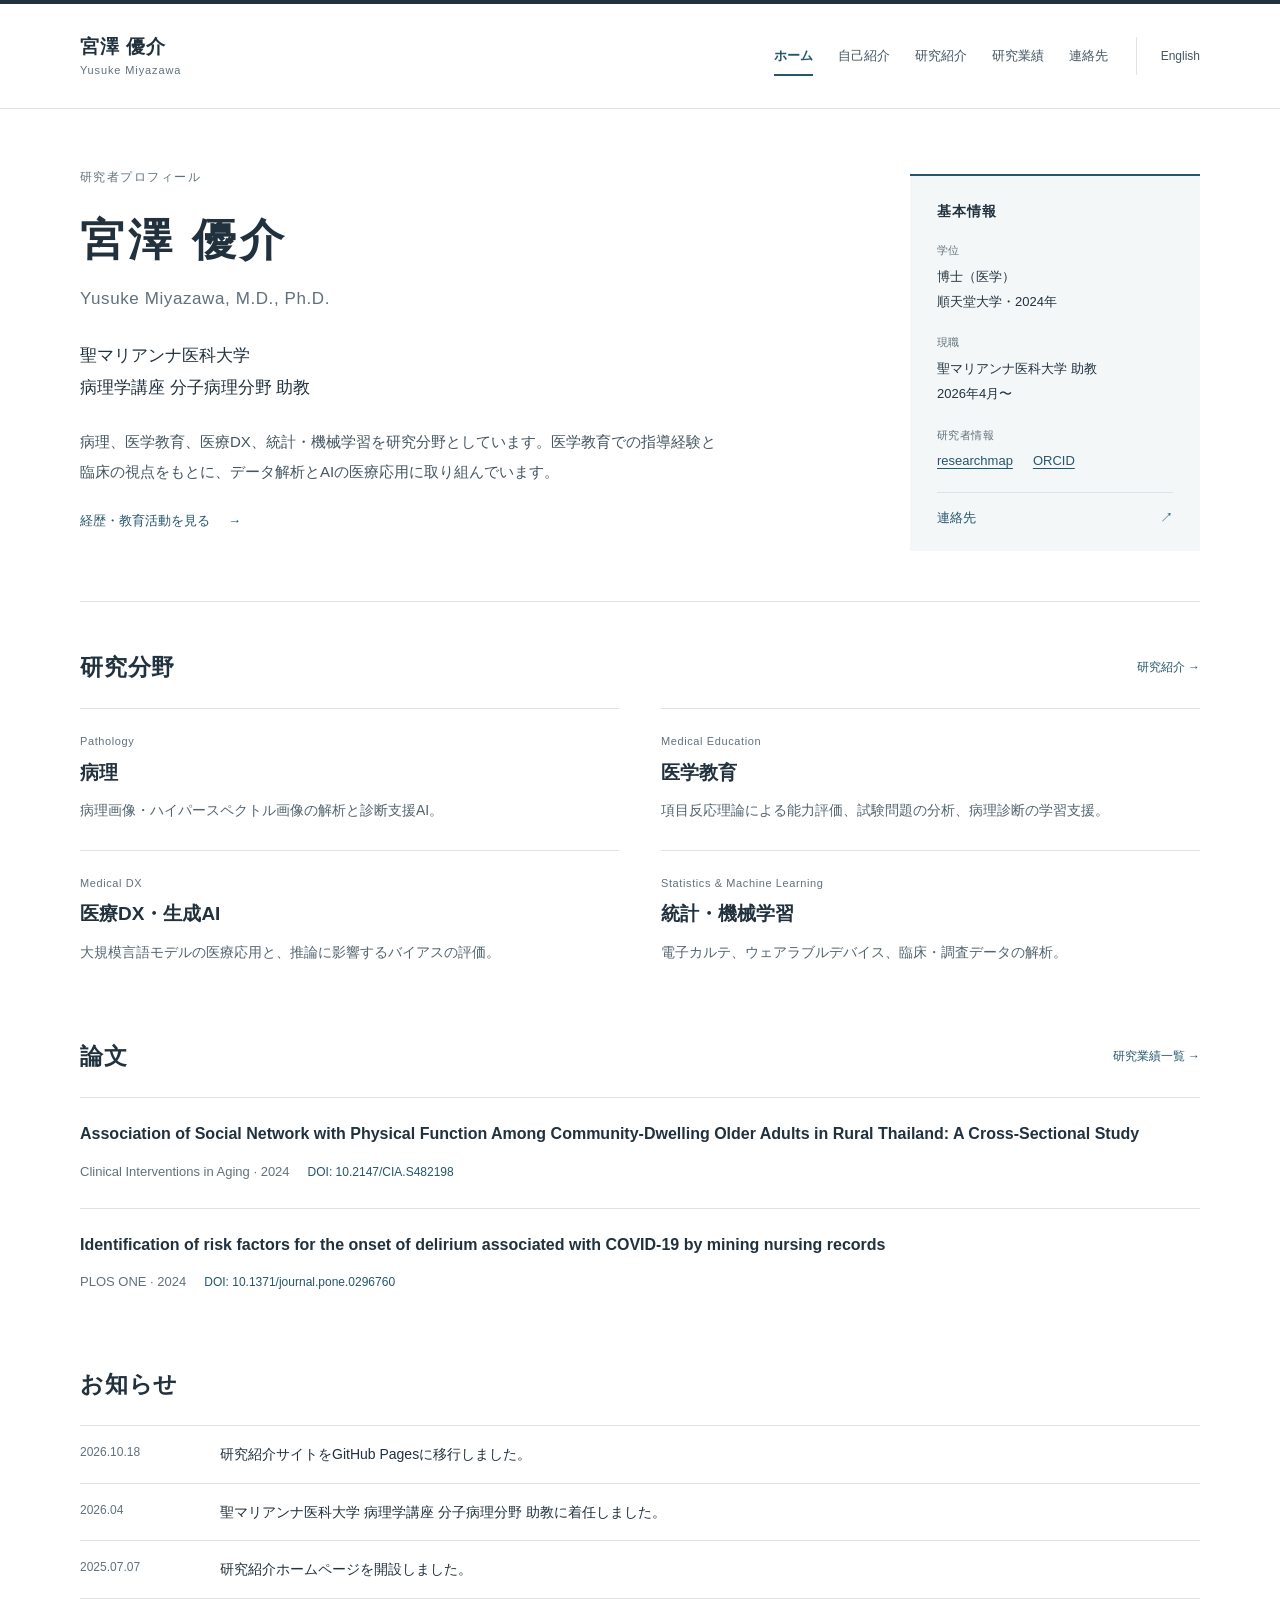
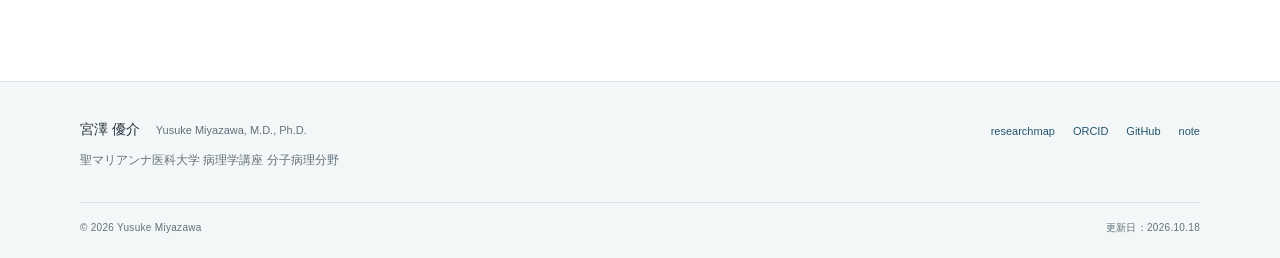
==== index.html @ 88070e57 "feat: publish research profile and migrate verified Google Sites content Add Japanese profile, resea" ====
<!doctype html>
<html lang="ja">
<head>
<meta charset="utf-8">
<meta name="viewport" content="width=device-width, initial-scale=1">
<title>宮澤 優介｜研究紹介</title>
<meta name="description" content="宮澤優介の研究紹介。聖マリアンナ医科大学 病理学講座 分子病理分野 助教。病理、医学教育、医療DX、統計・機械学習に関する研究と業績を掲載しています。">
<meta name="color-scheme" content="light">
<link rel="canonical" href="https://miyazawa-yusuke-md.github.io/">
<link rel="icon" href="assets/favicon.svg" type="image/svg+xml">
<link rel="stylesheet" href="assets/style.css">
<meta property="og:type" content="website">
<meta property="og:title" content="宮澤 優介｜研究紹介">
<meta property="og:description" content="宮澤優介の研究紹介。聖マリアンナ医科大学 病理学講座 分子病理分野 助教。病理、医学教育、医療DX、統計・機械学習に関する研究と業績を掲載しています。">
<meta property="og:url" content="https://miyazawa-yusuke-md.github.io/">
</head>
<body>
<a class="skip-link" href="#main">本文へ移動</a>
<header class="site-header">
  <div class="header-inner">
    <a class="site-name" href="index.html"><span>宮澤 優介</span><span class="site-name-en" lang="en">Yusuke Miyazawa</span></a>
    <div class="header-nav"><nav aria-label="メインナビゲーション"><a href="index.html" aria-current="page">ホーム</a><a href="profile.html">自己紹介</a><a href="research.html">研究紹介</a><a href="publications.html">研究業績</a><a href="contact.html">連絡先</a></nav><span class="language-link"><a href="en.html">English</a></span></div>
  </div>
</header>
<main id="main" class="site-main home-main" tabindex="-1">

<div class="single-layout"><div class="page-content"><section class="profile-header" aria-labelledby="profile-name"><div class="profile-intro"><p class="eyebrow">研究者プロフィール</p><h1 id="profile-name">宮澤 優介</h1><p class="name-en" lang="en">Yusuke Miyazawa, M.D., Ph.D.</p><p class="affiliation">聖マリアンナ医科大学<br>病理学講座 分子病理分野 助教</p><p class="intro-text">病理、医学教育、医療DX、統計・機械学習を研究分野としています。医学教育での指導経験と臨床の視点をもとに、データ解析とAIの医療応用に取り組んでいます。</p><a class="text-link" href="profile.html">経歴・教育活動を見る <span aria-hidden="true">→</span></a></div><aside class="profile-summary" aria-label="基本情報"><h2>基本情報</h2><dl><div><dt>学位</dt><dd>博士（医学）<br>順天堂大学・2024年</dd></div><div><dt>現職</dt><dd>聖マリアンナ医科大学 助教<br>2026年4月〜</dd></div><div><dt>研究者情報</dt><dd class="inline-links"><a href="https://researchmap.jp/miyazawa-yu">researchmap</a> <a href="https://orcid.org/0009-0006-2966-3360">ORCID</a></dd></div></dl><a class="summary-contact" href="contact.html">連絡先 <span aria-hidden="true">↗</span></a></aside></section>
<section class="home-section" aria-labelledby="fields"><div class="section-heading"><h2 id="fields">研究分野</h2><a href="research.html">研究紹介 <span aria-hidden="true">→</span></a></div><div class="research-grid">
<a class="research-item" href="research.html#pathology"><span class="field-label" lang="en">Pathology</span><h3>病理</h3><p>病理画像・ハイパースペクトル画像の解析と診断支援AI。</p></a>
<a class="research-item" href="research.html#education"><span class="field-label" lang="en">Medical Education</span><h3>医学教育</h3><p>項目反応理論による能力評価、試験問題の分析、病理診断の学習支援。</p></a>
<a class="research-item" href="research.html#medical-dx"><span class="field-label" lang="en">Medical DX</span><h3>医療DX・生成AI</h3><p>大規模言語モデルの医療応用と、推論に影響するバイアスの評価。</p></a>
<a class="research-item" href="research.html#data-science"><span class="field-label" lang="en">Statistics &amp; Machine Learning</span><h3>統計・機械学習</h3><p>電子カルテ、ウェアラブルデバイス、臨床・調査データの解析。</p></a>
</div></section>
<section class="home-section" aria-labelledby="papers"><div class="section-heading"><h2 id="papers">論文</h2><a href="publications.html">研究業績一覧 <span aria-hidden="true">→</span></a></div><article class="publication compact"><h3><a href="https://doi.org/10.2147/CIA.S482198">Association of Social Network with Physical Function Among Community-Dwelling Older Adults in Rural Thailand: A Cross-Sectional Study</a></h3><p class="publication-meta"><cite>Clinical Interventions in Aging</cite> · 2024</p><p class="doi"><a href="https://doi.org/10.2147/CIA.S482198">DOI: 10.2147/CIA.S482198</a></p></article><article class="publication compact"><h3><a href="https://doi.org/10.1371/journal.pone.0296760">Identification of risk factors for the onset of delirium associated with COVID-19 by mining nursing records</a></h3><p class="publication-meta"><cite>PLOS ONE</cite> · 2024</p><p class="doi"><a href="https://doi.org/10.1371/journal.pone.0296760">DOI: 10.1371/journal.pone.0296760</a></p></article></section>
<section class="home-section" aria-labelledby="news"><div class="section-heading"><h2 id="news">お知らせ</h2></div><dl class="news-list"><div><dt><time datetime="2026-10-18">2026.10.18</time></dt><dd>研究紹介サイトをGitHub Pagesに移行しました。</dd></div><div><dt><time datetime="2026-04">2026.04</time></dt><dd>聖マリアンナ医科大学 病理学講座 分子病理分野 助教に着任しました。</dd></div><div><dt><time datetime="2025-07-07">2025.07.07</time></dt><dd>研究紹介ホームページを開設しました。</dd></div></dl></section></div></div>
</main>
<footer class="site-footer"><div class="footer-inner"><div><p class="footer-name">宮澤 優介 <span lang="en">Yusuke Miyazawa, M.D., Ph.D.</span></p><p>聖マリアンナ医科大学 病理学講座 分子病理分野</p></div><div class="footer-links"><a href="https://researchmap.jp/miyazawa-yu">researchmap</a> <a href="https://orcid.org/0009-0006-2966-3360">ORCID</a> <a href="https://github.com/miyazawa-yusuke-md">GitHub</a> <a href="https://note.com/dr_sakura">note</a></div></div><div class="footer-bottom"><span>© 2026 Yusuke Miyazawa</span><span>更新日：2026.10.18</span></div></footer>
</body>
</html>
---- assets/style.css ----
:root{--ink:#21313d;--muted:#61717c;--accent:#24566c;--line:#dce3e7;--paper:#fff;--wash:#f4f7f8;--soft:#ebf1f4;--width:1120px}
*{box-sizing:border-box}html{scroll-padding-top:32px}body{margin:0;background:var(--paper);color:var(--ink);font-family:-apple-system,BlinkMacSystemFont,"Segoe UI","Hiragino Kaku Gothic ProN","Hiragino Sans","Yu Gothic",Meiryo,sans-serif;font-size:16px;line-height:1.9;-webkit-font-smoothing:antialiased}a{color:var(--accent);text-decoration-thickness:1px;text-underline-offset:.25em}a:hover{color:#143c4d}a:focus-visible,summary:focus-visible,div[tabindex]:focus-visible{outline:3px solid #6797b1;outline-offset:5px;border-radius:2px}p{margin:0 0 1.15em}h1,h2,h3,h4{line-height:1.5;font-weight:650}h1{font-size:36px;letter-spacing:.05em;margin:0}h2{font-size:24px;letter-spacing:.035em;margin:0 0 24px}h3{font-size:19px;margin:28px 0 12px}h4{font-size:18px;margin:10px 0}address,cite{font-style:normal}strong{font-weight:650}::selection{background:#e2ecf0}.skip-link{position:fixed;top:-80px;left:16px;z-index:20;background:#fff;padding:10px 18px}.skip-link:focus{top:12px}.site-header{border-top:4px solid var(--ink);border-bottom:1px solid var(--line)}.header-inner{max-width:var(--width);min-height:104px;margin:auto;display:flex;align-items:center;justify-content:space-between;gap:30px}.site-name{text-decoration:none;display:flex;flex-direction:column;color:var(--ink);font-weight:650;font-size:19px;letter-spacing:.055em;line-height:1.6;white-space:nowrap}.site-name-en{font-size:11px;font-weight:450;letter-spacing:.08em;color:var(--muted)}.header-nav{display:flex;align-items:center;gap:28px}.header-nav nav{display:flex;gap:25px;align-items:center}.header-nav a{font-size:13px;text-decoration:none;white-space:nowrap;color:#435563;display:inline-block;padding:8px 0}.header-nav a:hover{color:var(--accent);text-decoration:underline}.header-nav a[aria-current=page]{color:var(--accent);box-shadow:inset 0 -2px var(--accent);font-weight:650}.language-link{padding-left:24px;border-left:1px solid var(--line)}.language-link a{font-size:12px}.site-main{max-width:var(--width);margin:auto;padding:52px 0 82px}.site-main:focus{outline:none}.profile-header{display:grid;grid-template-columns:minmax(0,1fr) 290px;gap:76px;padding:5px 0 50px;border-bottom:1px solid var(--line);align-items:start}.eyebrow{font-size:12px;letter-spacing:.12em;color:var(--muted);margin:0 0 18px}.profile-header h1{font-size:44px;letter-spacing:.09em}.name-en{font-size:17px;letter-spacing:.035em;color:var(--muted);margin:10px 0 25px}.affiliation{font-size:17px;line-height:1.9;margin-bottom:22px}.intro-text{max-width:650px;font-size:15px;line-height:2.05;color:#455660}.text-link{font-size:13px;font-weight:550;text-decoration:none;display:inline-flex;gap:18px;align-items:center}.text-link:hover{text-decoration:underline}.profile-summary{background:var(--wash);border-top:2px solid var(--accent);padding:25px 27px 20px;margin-top:8px}.profile-summary h2{font-size:14px;margin:0 0 18px;letter-spacing:.06em}.profile-summary dl{margin:0}.profile-summary dl>div{margin:0 0 18px}.profile-summary dt{font-size:11px;letter-spacing:.04em;color:var(--muted);margin-bottom:4px}.profile-summary dd{font-size:13px;line-height:1.9;margin:0}.inline-links{display:flex;flex-wrap:wrap;gap:8px 20px}.summary-contact{border-top:1px solid var(--line);padding-top:13px;margin-top:2px;display:flex;justify-content:space-between;text-decoration:none;font-size:13px}.home-section{margin:43px 0 0}.section-heading{display:flex;align-items:center;justify-content:space-between;gap:15px;margin-bottom:24px}.section-heading h2{margin:0;font-size:23px}.section-heading>a{font-size:12px;text-decoration:none;white-space:nowrap}.research-grid{display:grid;grid-template-columns:1fr 1fr;column-gap:42px}.research-item{display:block;position:relative;padding:24px 8px 25px 0;border-top:1px solid var(--line);color:var(--ink);text-decoration:none}.research-item:hover{color:var(--ink)}.research-item:hover h3{text-decoration:underline;text-underline-offset:.2em;color:var(--accent)}.research-item h3{font-size:19px;margin:5px 0 10px}.research-item p{font-size:14px;margin:0;line-height:1.95;color:#53646f}.field-label{font-size:11px;letter-spacing:.055em;color:var(--muted);display:block;margin-bottom:9px;line-height:1.5}.publication{padding:23px 0;border-top:1px solid var(--line)}.publication h3,.publication h4{font-size:17px;line-height:1.7;letter-spacing:0;margin:0 0 12px;overflow-wrap:anywhere}.publication h3 a{color:var(--ink);text-decoration:none}.publication h3 a:hover{text-decoration:underline;color:var(--accent)}.publication p{margin:0 0 7px}.publication p:last-child{margin:0}.authors{font-size:13px;line-height:1.9;color:#56656f;overflow-wrap:anywhere}.publication-meta{font-size:13px;color:var(--muted);line-height:1.8}.doi{font-size:12px;overflow-wrap:anywhere}.doi a{text-decoration:none}.doi a:hover{text-decoration:underline}.compact{padding:22px 0}.compact h3{font-size:16px;margin-bottom:8px}.compact .publication-meta{display:inline;margin-right:18px}.compact .doi{display:inline}.news-list{margin:0;border-top:1px solid var(--line)}.news-list>div{display:grid;grid-template-columns:120px minmax(0,1fr);gap:20px;padding:15px 0;border-bottom:1px solid var(--line)}.news-list dt{font-size:12px;font-variant-numeric:tabular-nums;color:var(--muted)}.news-list dd{font-size:14px;margin:0}.page-heading{border-bottom:1px solid var(--line);padding:0 0 32px;margin-bottom:42px}.page-heading .eyebrow{margin-bottom:8px}.page-layout{display:grid;grid-template-columns:minmax(0,790px) 230px;gap:100px;align-items:start}.page-content{min-width:0}.page-content>section+section{margin-top:48px}.page-content>section>h2{padding-top:2px}.page-content>section>.field-label+h2{margin-top:0}.page-content>section>p{font-size:15px;line-height:2.05}.page-lead{font-size:15px;line-height:2;margin-bottom:38px;color:#4c5e69}.page-nav{position:sticky;top:32px;border-left:1px solid var(--line);padding-left:23px;font-size:13px}.aside-label{font-size:11px;letter-spacing:.07em;color:var(--muted);margin-bottom:14px}.page-nav nav{display:grid;gap:11px}.page-nav a{text-decoration:none}.page-nav a:hover{text-decoration:underline}.aside-links{margin-top:30px;display:flex;flex-wrap:wrap;gap:8px 16px;font-size:12px}.aside-links .aside-label{flex:0 0 100%;margin:0 0 3px}.timeline{margin:0;border-top:1px solid var(--line)}.timeline>div{display:grid;grid-template-columns:130px minmax(0,1fr);gap:22px;padding:16px 0;border-bottom:1px solid var(--line);font-size:14px}.timeline dt{font-size:13px;color:var(--muted);font-variant-numeric:tabular-nums}.timeline dd{margin:0}.detail-block{border:1px solid var(--line);margin:25px 0;border-radius:3px}.detail-block summary{font-size:14px;font-weight:550;cursor:pointer;padding:17px 20px;background:var(--wash)}.detail-block[open] summary{border-bottom:1px solid var(--line)}.detail-block .table-wrap{padding:0 20px}.detail-block>p{padding:0 20px 10px;margin:12px 0 5px}.table-wrap{overflow:auto;max-width:100%}table{width:100%;border-collapse:collapse;font-size:12px;line-height:1.9;white-space:nowrap}caption{text-align:left;padding:18px 0 12px;font-size:12px;color:var(--muted)}th,td{padding:10px 10px;border-bottom:1px solid var(--line);text-align:right}th:first-child{text-align:left}thead th{font-weight:550;color:var(--muted)}tfoot{background:var(--wash);font-weight:650}.small{font-size:12px}.muted{color:var(--muted)}.topic-list{padding-left:1.4em;margin:0 0 24px;font-size:15px}.topic-list li{margin-bottom:9px}.related-work{border-left:2px solid var(--line);padding:4px 0 3px 20px;margin-top:27px}.related-work .aside-label{margin:0 0 10px}.related-work p:not(.aside-label){font-size:13px;line-height:1.9;margin-bottom:8px}.related-work p:last-child{margin-bottom:0}.related-work a{text-decoration:none}.related-work a:hover{text-decoration:underline}.year-heading{font-size:17px;color:var(--accent);margin:26px 0 9px}.presentation-date{font-size:12px;color:var(--muted);display:flex;gap:15px;align-items:baseline;flex-wrap:wrap}.format-label{font-size:11px;color:#486371;background:var(--soft);border-radius:2px;padding:1px 7px}.presentation h4{margin-top:10px}.role-note{font-size:12px;color:var(--muted);margin-top:10px!important}.contact-list,.link-list{margin:0;border-top:1px solid var(--line)}.contact-list>div,.link-list>div{padding:20px 0;border-bottom:1px solid var(--line)}.contact-list dt,.link-list dt{font-size:12px;color:var(--muted);margin-bottom:5px}.contact-list dd,.link-list dd{margin:0;font-size:15px;overflow-wrap:anywhere}.contact-list+p{margin-top:14px}.english-address{border-left:2px solid var(--line);padding-left:21px;margin:27px 0 0;color:var(--muted);font-size:14px}.english-address p{line-height:1.9}.link-list>div{display:grid;grid-template-columns:115px minmax(0,1fr);gap:20px}.link-list dt{margin:0}.link-list dd{font-size:14px}.source-note{font-size:11px;color:var(--muted);margin:42px 0 0;padding-top:20px;border-top:1px solid var(--line)}.source-note a{color:var(--muted)}.single-layout>.page-content>section:not(.home-section):not(.profile-header){max-width:850px}.site-footer{background:var(--wash);border-top:1px solid var(--line);font-size:12px;color:var(--muted)}.footer-inner{max-width:var(--width);margin:auto;padding:34px 0 23px;display:flex;justify-content:space-between;gap:30px}.footer-inner p{margin:0 0 7px}.footer-name{font-size:14px;color:var(--ink)}.footer-name span{font-size:11px;margin-left:12px;color:var(--muted)}.footer-links{display:flex;align-items:flex-start;flex-wrap:wrap;gap:18px;padding-top:5px;font-size:11px}.footer-links a{text-decoration:none}.footer-links a:hover{text-decoration:underline}.footer-bottom{max-width:var(--width);margin:auto;border-top:1px solid var(--line);display:flex;justify-content:space-between;padding:15px 0 21px;font-size:10px;letter-spacing:.03em}
@media(max-width:1200px){.header-inner,.site-main,.footer-inner,.footer-bottom{margin-left:40px;margin-right:40px}.page-layout{gap:55px;grid-template-columns:minmax(0,1fr) 210px}.profile-header{gap:45px;grid-template-columns:minmax(0,1fr) 275px}.header-nav nav{gap:18px}.header-nav{gap:20px}}
@media(max-width:900px){.header-inner{padding-top:23px;padding-bottom:14px;align-items:flex-start;flex-direction:column;gap:16px;min-height:0}.header-nav{width:100%;justify-content:space-between}.header-nav nav{gap:23px}.header-nav a{font-size:12px}.site-name{flex-direction:row;gap:15px;align-items:baseline}.site-name-en{font-size:11px}.profile-header{grid-template-columns:minmax(0,1fr) 245px;gap:30px}.profile-header h1{font-size:38px}.profile-summary{padding:21px}.page-layout{grid-template-columns:minmax(0,1fr);gap:0}.page-nav{display:none}.footer-inner{flex-direction:column;gap:12px}.footer-links{padding:0}.site-main{padding-top:40px}.research-grid{column-gap:27px}}
@media(max-width:640px){body{font-size:15px}.header-inner,.site-main,.footer-inner,.footer-bottom{margin-left:22px;margin-right:22px}.site-name{font-size:17px;gap:11px}.site-name-en{font-size:10px}.header-inner{padding:18px 0 9px;gap:12px}.header-nav{gap:12px;align-items:flex-start}.header-nav nav{gap:3px 16px;flex-wrap:wrap;max-width:calc(100% - 70px)}.header-nav a{font-size:12px;padding:6px 0}.language-link{padding-left:12px;margin-top:0}.language-link a{font-size:11px}.site-main{padding:33px 0 54px}.profile-header{grid-template-columns:minmax(0,1fr);gap:26px;padding:0 0 32px}.profile-header h1{font-size:35px}.profile-header .eyebrow{margin-bottom:12px}.name-en{font-size:14px;margin:7px 0 21px}.affiliation{font-size:15px;margin-bottom:17px}.intro-text{font-size:14px}.text-link{font-size:12px}.profile-summary{margin:0;padding:20px 22px 17px}.profile-summary h2{margin-bottom:14px}.profile-summary dl{display:grid;grid-template-columns:1fr 1fr;gap:9px 20px}.profile-summary dl>div{margin:0 0 7px}.profile-summary dl>div:last-child{grid-column:1/-1}.profile-summary dd{font-size:12px}.summary-contact{margin-top:6px}.home-section{margin-top:31px}.section-heading{margin-bottom:19px}.section-heading h2{font-size:20px}.section-heading>a{font-size:11px}.research-grid{grid-template-columns:1fr}.research-item{padding:19px 0}.research-item h3{font-size:18px}.research-item p{font-size:13px}.field-label{font-size:10px}.publication{padding:21px 0}.publication h3,.publication h4{font-size:15px}.compact h3{font-size:15px}.compact .publication-meta{display:block;margin:0 0 5px}.compact .doi{display:block}.authors,.publication-meta{font-size:12px}.doi{font-size:11px}.news-list>div{grid-template-columns:1fr;gap:4px;padding:13px 0}.news-list dt{font-size:11px}.news-list dd{font-size:13px}.page-heading{padding-bottom:23px;margin-bottom:30px}.page-heading h1{font-size:28px}.page-heading .eyebrow{font-size:11px}.page-lead{font-size:14px;line-height:1.95}.page-content>section+section{margin-top:36px}.page-content>section>h2{font-size:21px;margin-bottom:18px}.page-content>section>h3{font-size:16px}.page-content>section>p,.topic-list{font-size:14px}.timeline>div{grid-template-columns:1fr;gap:5px;padding:14px 0}.timeline dt{font-size:12px}.timeline dd{font-size:14px}.related-work{padding-left:15px}.related-work p:not(.aside-label){font-size:12px}.detail-block summary{font-size:13px;padding:14px 15px}.detail-block .table-wrap{padding:0 12px}.detail-block>p{padding-left:15px;padding-right:15px}.link-list>div{grid-template-columns:1fr;gap:4px}.contact-list dd{font-size:13px}.link-list dd{font-size:13px}.footer-inner{padding-top:26px;gap:13px}.footer-name span{display:block;margin:4px 0 0}.footer-inner>div>p:not(.footer-name){font-size:10px}.footer-links{gap:20px}.footer-bottom{padding-top:13px;font-size:9px}.source-note{font-size:10px;line-height:1.9}.english-address{font-size:12px}}
@media(prefers-reduced-motion:reduce){html{scroll-behavior:auto}}
@media print{.site-header,.site-footer,.page-nav,.skip-link,.source-note{display:none}.site-main{padding:0;margin:0;max-width:none}.page-layout{display:block}.profile-header{gap:30px}.publication,.timeline>div{break-inside:avoid}body{font-size:11pt;color:#000}a{color:#000}.page-heading{margin-bottom:25px}details:not([open]){display:none}}
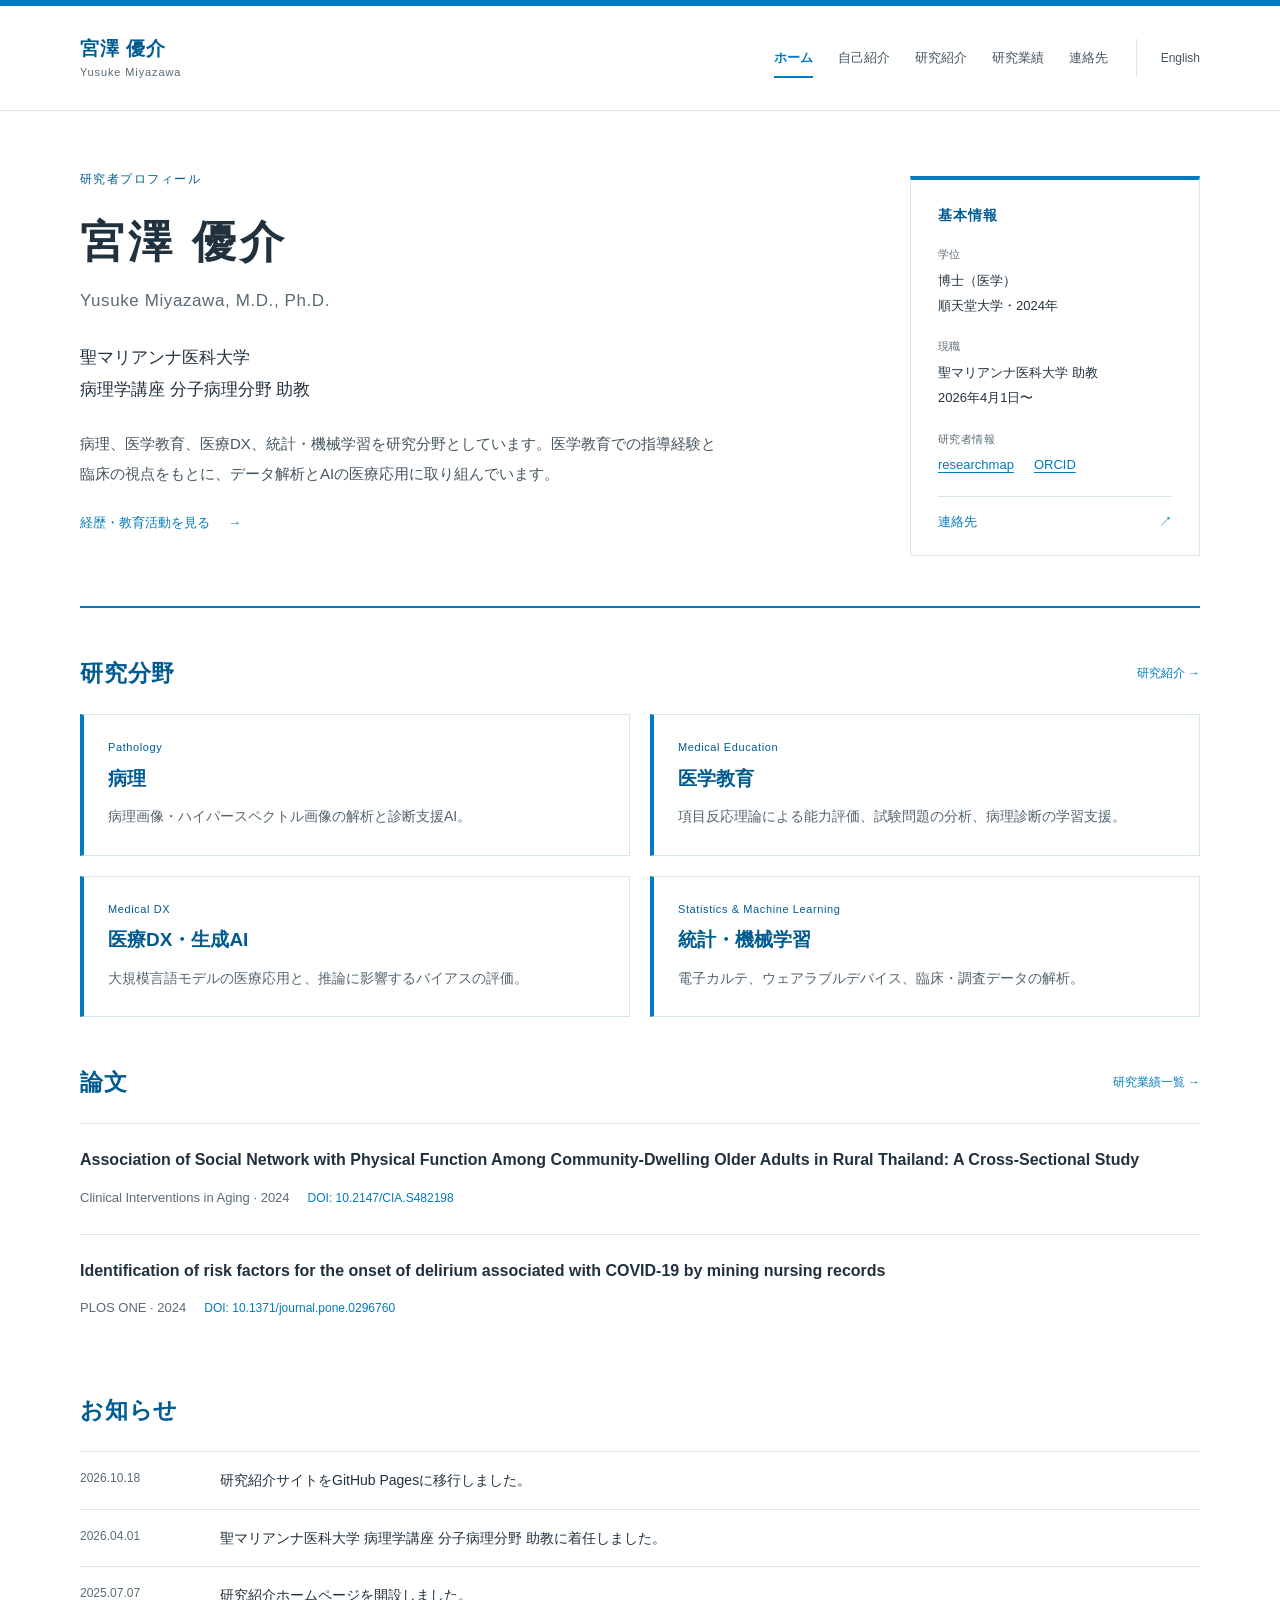
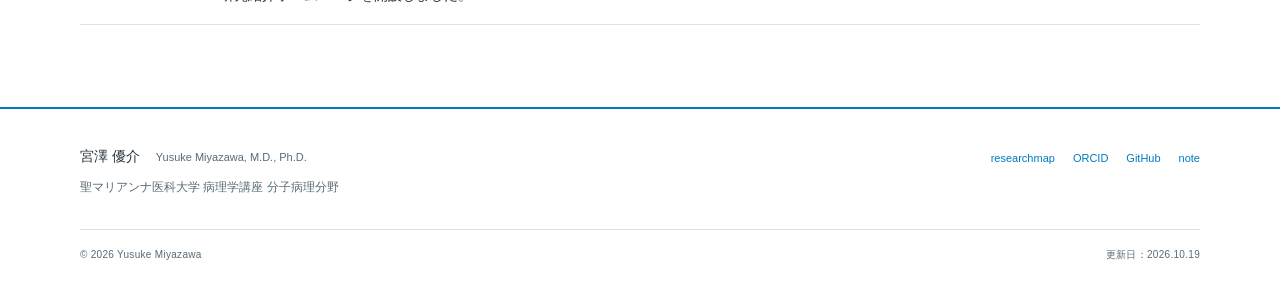
==== commit 76fa54dd: "Set appointment date precisely in both visible text and time metadata" ====
--- a/index.html
+++ b/index.html
@@ -1,39 +1,8 @@
 <!doctype html>
-<html lang="ja">
-<head>
-<meta charset="utf-8">
-<meta name="viewport" content="width=device-width, initial-scale=1">
-<title>宮澤 優介｜研究紹介</title>
-<meta name="description" content="宮澤優介の研究紹介。聖マリアンナ医科大学 病理学講座 分子病理分野 助教。病理、医学教育、医療DX、統計・機械学習に関する研究と業績を掲載しています。">
-<meta name="color-scheme" content="light">
-<link rel="canonical" href="https://miyazawa-yusuke-md.github.io/">
-<link rel="icon" href="assets/favicon.svg" type="image/svg+xml">
-<link rel="stylesheet" href="assets/style.css">
-<meta property="og:type" content="website">
-<meta property="og:title" content="宮澤 優介｜研究紹介">
-<meta property="og:description" content="宮澤優介の研究紹介。聖マリアンナ医科大学 病理学講座 分子病理分野 助教。病理、医学教育、医療DX、統計・機械学習に関する研究と業績を掲載しています。">
-<meta property="og:url" content="https://miyazawa-yusuke-md.github.io/">
-</head>
-<body>
-<a class="skip-link" href="#main">本文へ移動</a>
-<header class="site-header">
-  <div class="header-inner">
-    <a class="site-name" href="index.html"><span>宮澤 優介</span><span class="site-name-en" lang="en">Yusuke Miyazawa</span></a>
-    <div class="header-nav"><nav aria-label="メインナビゲーション"><a href="index.html" aria-current="page">ホーム</a><a href="profile.html">自己紹介</a><a href="research.html">研究紹介</a><a href="publications.html">研究業績</a><a href="contact.html">連絡先</a></nav><span class="language-link"><a href="en.html">English</a></span></div>
-  </div>
-</header>
-<main id="main" class="site-main home-main" tabindex="-1">
-
-<div class="single-layout"><div class="page-content"><section class="profile-header" aria-labelledby="profile-name"><div class="profile-intro"><p class="eyebrow">研究者プロフィール</p><h1 id="profile-name">宮澤 優介</h1><p class="name-en" lang="en">Yusuke Miyazawa, M.D., Ph.D.</p><p class="affiliation">聖マリアンナ医科大学<br>病理学講座 分子病理分野 助教</p><p class="intro-text">病理、医学教育、医療DX、統計・機械学習を研究分野としています。医学教育での指導経験と臨床の視点をもとに、データ解析とAIの医療応用に取り組んでいます。</p><a class="text-link" href="profile.html">経歴・教育活動を見る <span aria-hidden="true">→</span></a></div><aside class="profile-summary" aria-label="基本情報"><h2>基本情報</h2><dl><div><dt>学位</dt><dd>博士（医学）<br>順天堂大学・2024年</dd></div><div><dt>現職</dt><dd>聖マリアンナ医科大学 助教<br>2026年4月〜</dd></div><div><dt>研究者情報</dt><dd class="inline-links"><a href="https://researchmap.jp/miyazawa-yu">researchmap</a> <a href="https://orcid.org/0009-0006-2966-3360">ORCID</a></dd></div></dl><a class="summary-contact" href="contact.html">連絡先 <span aria-hidden="true">↗</span></a></aside></section>
-<section class="home-section" aria-labelledby="fields"><div class="section-heading"><h2 id="fields">研究分野</h2><a href="research.html">研究紹介 <span aria-hidden="true">→</span></a></div><div class="research-grid">
-<a class="research-item" href="research.html#pathology"><span class="field-label" lang="en">Pathology</span><h3>病理</h3><p>病理画像・ハイパースペクトル画像の解析と診断支援AI。</p></a>
-<a class="research-item" href="research.html#education"><span class="field-label" lang="en">Medical Education</span><h3>医学教育</h3><p>項目反応理論による能力評価、試験問題の分析、病理診断の学習支援。</p></a>
-<a class="research-item" href="research.html#medical-dx"><span class="field-label" lang="en">Medical DX</span><h3>医療DX・生成AI</h3><p>大規模言語モデルの医療応用と、推論に影響するバイアスの評価。</p></a>
-<a class="research-item" href="research.html#data-science"><span class="field-label" lang="en">Statistics &amp; Machine Learning</span><h3>統計・機械学習</h3><p>電子カルテ、ウェアラブルデバイス、臨床・調査データの解析。</p></a>
-</div></section>
+<html lang="ja"><head><meta charset="utf-8"><meta name="viewport" content="width=device-width, initial-scale=1"><title>宮澤 優介｜研究紹介</title><meta name="description" content="宮澤優介の研究紹介。聖マリアンナ医科大学 病理学講座 分子病理分野 助教。病理、医学教育、医療DX、統計・機械学習に関する研究と業績を掲載しています。"><meta name="color-scheme" content="light"><link rel="canonical" href="https://miyazawa-yusuke-md.github.io/"><link rel="icon" href="assets/favicon.svg" type="image/svg+xml"><link rel="stylesheet" href="assets/style.css"><link rel="stylesheet" href="assets/custom.css"><meta property="og:type" content="website"><meta property="og:title" content="宮澤 優介｜研究紹介"><meta property="og:description" content="宮澤優介の研究紹介。病理、医学教育、医療DX、統計・機械学習に関する研究と業績。"><meta property="og:url" content="https://miyazawa-yusuke-md.github.io/"></head>
+<body><a class="skip-link" href="#main">本文へ移動</a><header class="site-header"><div class="header-inner"><a class="site-name" href="index.html"><span>宮澤 優介</span><span class="site-name-en" lang="en">Yusuke Miyazawa</span></a><div class="header-nav"><nav aria-label="メインナビゲーション"><a href="index.html" aria-current="page">ホーム</a><a href="profile.html">自己紹介</a><a href="research.html">研究紹介</a><a href="publications.html">研究業績</a><a href="contact.html">連絡先</a></nav><span class="language-link"><a href="en.html">English</a></span></div></div></header>
+<main id="main" class="site-main home-main" tabindex="-1"><div class="single-layout"><div class="page-content"><section class="profile-header" aria-labelledby="profile-name"><div class="profile-intro"><p class="eyebrow">研究者プロフィール</p><h1 id="profile-name">宮澤 優介</h1><p class="name-en" lang="en">Yusuke Miyazawa, M.D., Ph.D.</p><p class="affiliation">聖マリアンナ医科大学<br>病理学講座 分子病理分野 助教</p><p class="intro-text">病理、医学教育、医療DX、統計・機械学習を研究分野としています。医学教育での指導経験と臨床の視点をもとに、データ解析とAIの医療応用に取り組んでいます。</p><a class="text-link" href="profile.html">経歴・教育活動を見る <span aria-hidden="true">→</span></a></div><aside class="profile-summary" aria-label="基本情報"><h2>基本情報</h2><dl><div><dt>学位</dt><dd>博士（医学）<br>順天堂大学・2024年</dd></div><div><dt>現職</dt><dd>聖マリアンナ医科大学 助教<br>2026年4月1日〜</dd></div><div><dt>研究者情報</dt><dd class="inline-links"><a href="https://researchmap.jp/miyazawa-yu">researchmap</a> <a href="https://orcid.org/0009-0006-2966-3360">ORCID</a></dd></div></dl><a class="summary-contact" href="contact.html">連絡先 <span aria-hidden="true">↗</span></a></aside></section>
+<section class="home-section" aria-labelledby="fields"><div class="section-heading"><h2 id="fields">研究分野</h2><a href="research.html">研究紹介 <span aria-hidden="true">→</span></a></div><div class="research-grid"><a class="research-item" href="research-pathology.html"><span class="field-label" lang="en">Pathology</span><h3>病理</h3><p>病理画像・ハイパースペクトル画像の解析と診断支援AI。</p></a><a class="research-item" href="research-education.html"><span class="field-label" lang="en">Medical Education</span><h3>医学教育</h3><p>項目反応理論による能力評価、試験問題の分析、病理診断の学習支援。</p></a><a class="research-item" href="research-medical-dx.html"><span class="field-label" lang="en">Medical DX</span><h3>医療DX・生成AI</h3><p>大規模言語モデルの医療応用と、推論に影響するバイアスの評価。</p></a><a class="research-item" href="research-data-science.html"><span class="field-label" lang="en">Statistics &amp; Machine Learning</span><h3>統計・機械学習</h3><p>電子カルテ、ウェアラブルデバイス、臨床・調査データの解析。</p></a></div></section>
 <section class="home-section" aria-labelledby="papers"><div class="section-heading"><h2 id="papers">論文</h2><a href="publications.html">研究業績一覧 <span aria-hidden="true">→</span></a></div><article class="publication compact"><h3><a href="https://doi.org/10.2147/CIA.S482198">Association of Social Network with Physical Function Among Community-Dwelling Older Adults in Rural Thailand: A Cross-Sectional Study</a></h3><p class="publication-meta"><cite>Clinical Interventions in Aging</cite> · 2024</p><p class="doi"><a href="https://doi.org/10.2147/CIA.S482198">DOI: 10.2147/CIA.S482198</a></p></article><article class="publication compact"><h3><a href="https://doi.org/10.1371/journal.pone.0296760">Identification of risk factors for the onset of delirium associated with COVID-19 by mining nursing records</a></h3><p class="publication-meta"><cite>PLOS ONE</cite> · 2024</p><p class="doi"><a href="https://doi.org/10.1371/journal.pone.0296760">DOI: 10.1371/journal.pone.0296760</a></p></article></section>
-<section class="home-section" aria-labelledby="news"><div class="section-heading"><h2 id="news">お知らせ</h2></div><dl class="news-list"><div><dt><time datetime="2026-10-18">2026.10.18</time></dt><dd>研究紹介サイトをGitHub Pagesに移行しました。</dd></div><div><dt><time datetime="2026-04">2026.04</time></dt><dd>聖マリアンナ医科大学 病理学講座 分子病理分野 助教に着任しました。</dd></div><div><dt><time datetime="2025-07-07">2025.07.07</time></dt><dd>研究紹介ホームページを開設しました。</dd></div></dl></section></div></div>
-</main>
-<footer class="site-footer"><div class="footer-inner"><div><p class="footer-name">宮澤 優介 <span lang="en">Yusuke Miyazawa, M.D., Ph.D.</span></p><p>聖マリアンナ医科大学 病理学講座 分子病理分野</p></div><div class="footer-links"><a href="https://researchmap.jp/miyazawa-yu">researchmap</a> <a href="https://orcid.org/0009-0006-2966-3360">ORCID</a> <a href="https://github.com/miyazawa-yusuke-md">GitHub</a> <a href="https://note.com/dr_sakura">note</a></div></div><div class="footer-bottom"><span>© 2026 Yusuke Miyazawa</span><span>更新日：2026.10.18</span></div></footer>
-</body>
-</html>
+<section class="home-section" aria-labelledby="news"><div class="section-heading"><h2 id="news">お知らせ</h2></div><dl class="news-list"><div><dt><time datetime="2026-10-18">2026.10.18</time></dt><dd>研究紹介サイトをGitHub Pagesに移行しました。</dd></div><div><dt><time datetime="2026-04-01">2026.04.01</time></dt><dd>聖マリアンナ医科大学 病理学講座 分子病理分野 助教に着任しました。</dd></div><div><dt><time datetime="2025-07-07">2025.07.07</time></dt><dd>研究紹介ホームページを開設しました。</dd></div></dl></section></div></div></main>
+<footer class="site-footer"><div class="footer-inner"><div><p class="footer-name">宮澤 優介 <span lang="en">Yusuke Miyazawa, M.D., Ph.D.</span></p><p>聖マリアンナ医科大学 病理学講座 分子病理分野</p></div><div class="footer-links"><a href="https://researchmap.jp/miyazawa-yu">researchmap</a> <a href="https://orcid.org/0009-0006-2966-3360">ORCID</a> <a href="https://github.com/miyazawa-yusuke-md">GitHub</a> <a href="https://note.com/dr_sakura">note</a></div></div><div class="footer-bottom"><span>© 2026 Yusuke Miyazawa</span><span>更新日：2026.10.19</span></div></footer></body></html>
--- a/assets/custom.css
+++ b/assets/custom.css
@@ -0,0 +1,20 @@
+/* Original Google Sites accent: #007BBF. All page surfaces stay pure white. */
+:root{--accent:#007bbf;--ink:#21313d;--muted:#596b76;--line:#d6e4ec;--paper:#fff;--wash:#fff;--soft:#fff;--accent-dark:#005b91}
+body,.site-header,.site-main,.profile-summary,.site-footer,summary,tfoot{background:#fff}
+a:hover{color:var(--accent-dark)}.site-header{border-top:6px solid var(--accent)}.site-name{color:var(--accent-dark)}
+.profile-header{border-bottom:2px solid var(--accent)}.profile-header .eyebrow,.page-heading .eyebrow,.field-label{color:var(--accent-dark)}
+.profile-summary{border:1px solid var(--line);border-top:4px solid var(--accent)}.profile-summary h2{color:var(--accent-dark)}
+.page-heading{border-bottom:3px solid var(--accent)}h2,.section-heading h2{color:var(--accent-dark)}
+.research-grid{gap:20px}.research-item{border:1px solid var(--line);border-left:4px solid var(--accent);padding:24px;background:#fff}.research-item:hover{border-color:var(--accent)}.research-item h3{color:var(--accent-dark)}
+.research-item .card-more{display:block;margin-top:16px;font-size:12px;color:var(--accent);font-weight:600}
+.site-footer{border-top:2px solid var(--accent)}.page-nav{border-left:2px solid var(--accent)}
+.format-label{color:var(--accent-dark);border:1px solid #b8d4e5;padding:1px 7px}.year-heading{color:var(--accent-dark)}
+.work-summary{font-size:14px;line-height:2;color:#455660;margin:17px 0 0!important;border-left:3px solid #b8d4e5;padding-left:16px}.work-summary strong{display:block;color:var(--accent-dark);font-size:12px;margin-bottom:4px}
+.award-card{border:1px solid var(--line);border-left:4px solid #a17b21;padding:24px;margin:20px 0 32px;background:#fff}.award-card h3{margin:5px 0 10px;color:#745719;font-size:19px}.award-kicker,.award-badge{color:#745719;font-size:12px;font-weight:600}.award-badge{display:inline-block;border:1px solid #cbb681;padding:2px 9px;margin:12px 0 0}.award-card p:last-child{margin-bottom:0}
+.breadcrumbs{font-size:12px;display:flex;flex-wrap:wrap;gap:12px;margin-bottom:26px}.research-topic{margin:0 0 30px}.research-topic h3{font-size:19px;color:var(--accent-dark)}.research-topic p{font-size:15px;line-height:2}.related-list{padding-left:1.3em;font-size:14px;line-height:1.9}.related-list li{margin-bottom:14px}
+.contact-layout{max-width:none}.contact-form-section{max-width:780px}.contact-form{margin:22px 0 10px}.contact-form fieldset{border:0;padding:0;margin:0;min-width:0}.form-grid{display:grid;grid-template-columns:1fr 1fr;gap:20px}.form-field{display:flex;flex-direction:column;gap:7px;margin-bottom:20px}.form-field.full{grid-column:1/-1;margin:0}.form-field label{font-size:14px;font-weight:600}.required-mark{font-size:11px;color:var(--accent-dark);margin-left:8px}.optional-mark{font-size:11px;font-weight:400;color:var(--muted);margin-left:8px}
+input,select,textarea,button{font:inherit}input,select,textarea{width:100%;min-width:0;padding:10px 13px;border:1px solid #9cb4c2;border-radius:3px;color:var(--ink);background:#fff;font-size:15px}textarea{resize:vertical;min-height:180px}input:focus-visible,select:focus-visible,textarea:focus-visible,button:focus-visible{outline:3px solid #007bbf;outline-offset:3px}fieldset:disabled input,fieldset:disabled select,fieldset:disabled textarea{color:#667986;border-color:#b9cad4;background:#fff;cursor:not-allowed}
+.form-notice{border:1px solid var(--line);border-left:4px solid var(--accent);padding:16px 20px;font-size:14px;margin:22px 0}.form-notice p{margin:4px 0}.form-help{font-size:12px;color:var(--muted);line-height:1.9}.consent-label{display:flex;align-items:flex-start;gap:10px;font-size:13px;margin:22px 0}.consent-label input{width:18px;min-width:18px;margin-top:5px;accent-color:var(--accent)}.submit-button{border:1px solid var(--accent);background:var(--accent);color:#fff;border-radius:3px;padding:10px 28px;font-size:14px;font-weight:600;cursor:pointer}.submit-button:disabled{background:#fff;color:#647785;border-color:#9cb4c2;cursor:not-allowed}.submit-button:not(:disabled):hover{background:var(--accent-dark)}
+.honeypot{position:absolute;left:-10000px;top:auto;width:1px;height:1px;overflow:hidden}.location-grid{display:grid;grid-template-columns:minmax(0,.85fr) minmax(0,1.15fr);gap:36px;align-items:start}.location-grid address{font-size:14px}.map-panel{min-width:0}.map-panel iframe{display:block;width:100%;height:350px;border:1px solid var(--line);border-radius:3px;background:#fff}.map-caption{font-size:12px;margin:9px 0 0}.contact-layout>section+section{margin-top:52px}.contact-layout .link-list{max-width:780px}[hidden]{display:none!important}
+@media(max-width:640px){.research-grid{gap:14px}.research-item{padding:20px}.form-grid,.location-grid{grid-template-columns:1fr}.form-grid{gap:0}.form-field.full{margin-bottom:20px}.work-summary{font-size:13px;padding-left:12px}.award-card{padding:19px}.award-card h3{font-size:17px}.map-panel iframe{height:300px}.location-grid{gap:24px}.research-topic p{font-size:14px}.breadcrumbs{font-size:11px}.contact-layout>section+section{margin-top:36px}}
+@media print{.contact-form-section,.map-panel{display:none}.award-card{break-inside:avoid}.research-item{border-color:#999}}
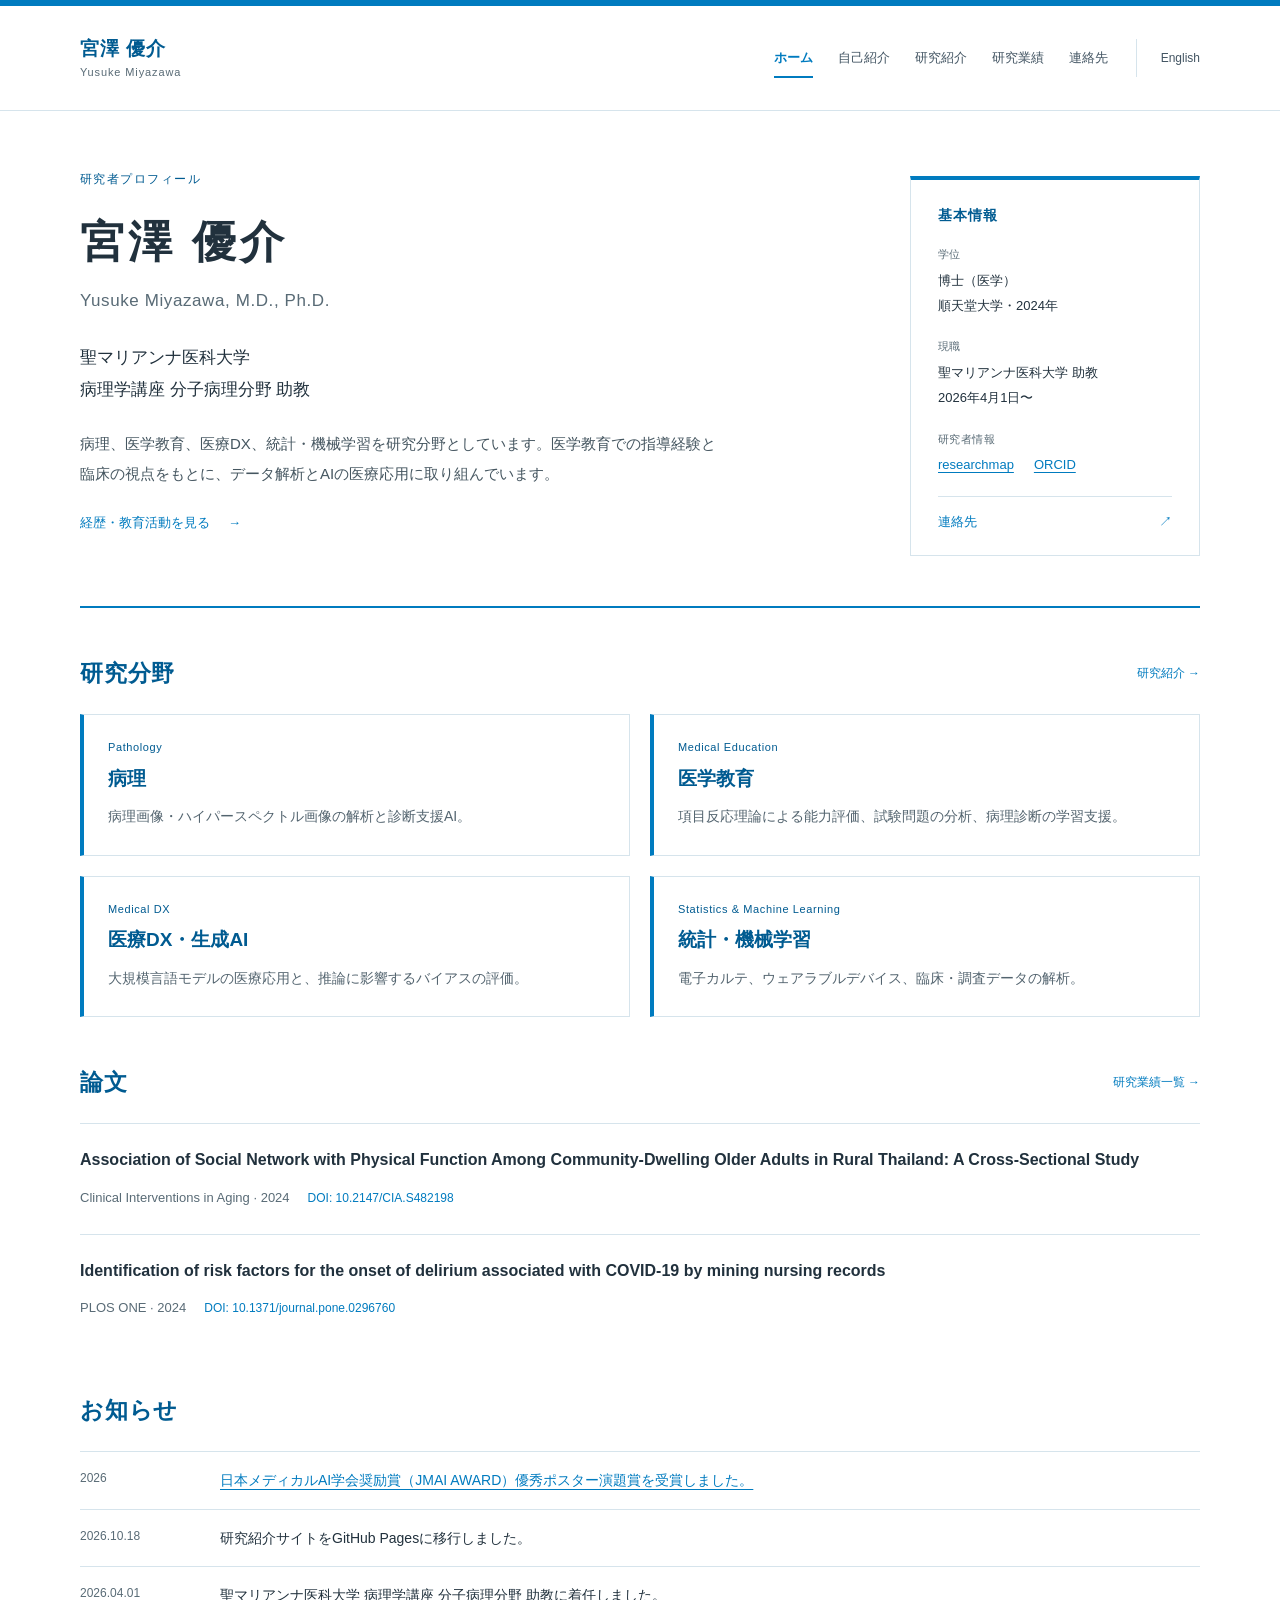
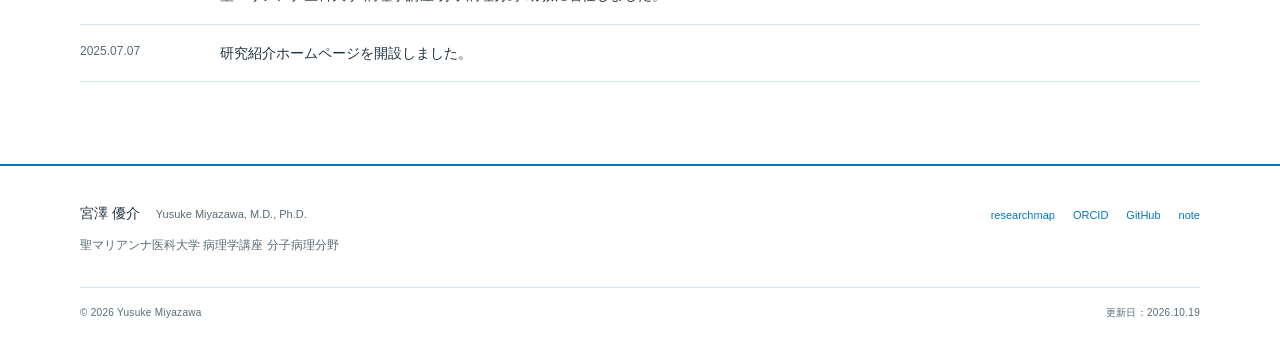
==== commit 8c4a05a6: "Prepare requested research site revisions and validate internal links" ====
--- a/index.html
+++ b/index.html
@@ -4,5 +4,5 @@
 <main id="main" class="site-main home-main" tabindex="-1"><div class="single-layout"><div class="page-content"><section class="profile-header" aria-labelledby="profile-name"><div class="profile-intro"><p class="eyebrow">研究者プロフィール</p><h1 id="profile-name">宮澤 優介</h1><p class="name-en" lang="en">Yusuke Miyazawa, M.D., Ph.D.</p><p class="affiliation">聖マリアンナ医科大学<br>病理学講座 分子病理分野 助教</p><p class="intro-text">病理、医学教育、医療DX、統計・機械学習を研究分野としています。医学教育での指導経験と臨床の視点をもとに、データ解析とAIの医療応用に取り組んでいます。</p><a class="text-link" href="profile.html">経歴・教育活動を見る <span aria-hidden="true">→</span></a></div><aside class="profile-summary" aria-label="基本情報"><h2>基本情報</h2><dl><div><dt>学位</dt><dd>博士（医学）<br>順天堂大学・2024年</dd></div><div><dt>現職</dt><dd>聖マリアンナ医科大学 助教<br>2026年4月1日〜</dd></div><div><dt>研究者情報</dt><dd class="inline-links"><a href="https://researchmap.jp/miyazawa-yu">researchmap</a> <a href="https://orcid.org/0009-0006-2966-3360">ORCID</a></dd></div></dl><a class="summary-contact" href="contact.html">連絡先 <span aria-hidden="true">↗</span></a></aside></section>
 <section class="home-section" aria-labelledby="fields"><div class="section-heading"><h2 id="fields">研究分野</h2><a href="research.html">研究紹介 <span aria-hidden="true">→</span></a></div><div class="research-grid"><a class="research-item" href="research-pathology.html"><span class="field-label" lang="en">Pathology</span><h3>病理</h3><p>病理画像・ハイパースペクトル画像の解析と診断支援AI。</p></a><a class="research-item" href="research-education.html"><span class="field-label" lang="en">Medical Education</span><h3>医学教育</h3><p>項目反応理論による能力評価、試験問題の分析、病理診断の学習支援。</p></a><a class="research-item" href="research-medical-dx.html"><span class="field-label" lang="en">Medical DX</span><h3>医療DX・生成AI</h3><p>大規模言語モデルの医療応用と、推論に影響するバイアスの評価。</p></a><a class="research-item" href="research-data-science.html"><span class="field-label" lang="en">Statistics &amp; Machine Learning</span><h3>統計・機械学習</h3><p>電子カルテ、ウェアラブルデバイス、臨床・調査データの解析。</p></a></div></section>
 <section class="home-section" aria-labelledby="papers"><div class="section-heading"><h2 id="papers">論文</h2><a href="publications.html">研究業績一覧 <span aria-hidden="true">→</span></a></div><article class="publication compact"><h3><a href="https://doi.org/10.2147/CIA.S482198">Association of Social Network with Physical Function Among Community-Dwelling Older Adults in Rural Thailand: A Cross-Sectional Study</a></h3><p class="publication-meta"><cite>Clinical Interventions in Aging</cite> · 2024</p><p class="doi"><a href="https://doi.org/10.2147/CIA.S482198">DOI: 10.2147/CIA.S482198</a></p></article><article class="publication compact"><h3><a href="https://doi.org/10.1371/journal.pone.0296760">Identification of risk factors for the onset of delirium associated with COVID-19 by mining nursing records</a></h3><p class="publication-meta"><cite>PLOS ONE</cite> · 2024</p><p class="doi"><a href="https://doi.org/10.1371/journal.pone.0296760">DOI: 10.1371/journal.pone.0296760</a></p></article></section>
-<section class="home-section" aria-labelledby="news"><div class="section-heading"><h2 id="news">お知らせ</h2></div><dl class="news-list"><div><dt><time datetime="2026-10-18">2026.10.18</time></dt><dd>研究紹介サイトをGitHub Pagesに移行しました。</dd></div><div><dt><time datetime="2026-04-01">2026.04.01</time></dt><dd>聖マリアンナ医科大学 病理学講座 分子病理分野 助教に着任しました。</dd></div><div><dt><time datetime="2025-07-07">2025.07.07</time></dt><dd>研究紹介ホームページを開設しました。</dd></div></dl></section></div></div></main>
+<section class="home-section" aria-labelledby="news"><div class="section-heading"><h2 id="news">お知らせ</h2></div><dl class="news-list"><div><dt>2026</dt><dd><a href="publications.html#awards">日本メディカルAI学会奨励賞（JMAI AWARD）優秀ポスター演題賞を受賞しました。</a></dd></div><div><dt><time datetime="2026-10-18">2026.10.18</time></dt><dd>研究紹介サイトをGitHub Pagesに移行しました。</dd></div><div><dt><time datetime="2026-04-01">2026.04.01</time></dt><dd>聖マリアンナ医科大学 病理学講座 分子病理分野 助教に着任しました。</dd></div><div><dt><time datetime="2025-07-07">2025.07.07</time></dt><dd>研究紹介ホームページを開設しました。</dd></div></dl></section></div></div></main>
 <footer class="site-footer"><div class="footer-inner"><div><p class="footer-name">宮澤 優介 <span lang="en">Yusuke Miyazawa, M.D., Ph.D.</span></p><p>聖マリアンナ医科大学 病理学講座 分子病理分野</p></div><div class="footer-links"><a href="https://researchmap.jp/miyazawa-yu">researchmap</a> <a href="https://orcid.org/0009-0006-2966-3360">ORCID</a> <a href="https://github.com/miyazawa-yusuke-md">GitHub</a> <a href="https://note.com/dr_sakura">note</a></div></div><div class="footer-bottom"><span>© 2026 Yusuke Miyazawa</span><span>更新日：2026.10.19</span></div></footer></body></html>
--- a/assets/custom.css
+++ b/assets/custom.css
@@ -18,3 +18,6 @@
 .honeypot{position:absolute;left:-10000px;top:auto;width:1px;height:1px;overflow:hidden}.location-grid{display:grid;grid-template-columns:minmax(0,.85fr) minmax(0,1.15fr);gap:36px;align-items:start}.location-grid address{font-size:14px}.map-panel{min-width:0}.map-panel iframe{display:block;width:100%;height:350px;border:1px solid var(--line);border-radius:3px;background:#fff}.map-caption{font-size:12px;margin:9px 0 0}.contact-layout>section+section{margin-top:52px}.contact-layout .link-list{max-width:780px}[hidden]{display:none!important}
 @media(max-width:640px){.research-grid{gap:14px}.research-item{padding:20px}.form-grid,.location-grid{grid-template-columns:1fr}.form-grid{gap:0}.form-field.full{margin-bottom:20px}.work-summary{font-size:13px;padding-left:12px}.award-card{padding:19px}.award-card h3{font-size:17px}.map-panel iframe{height:300px}.location-grid{gap:24px}.research-topic p{font-size:14px}.breadcrumbs{font-size:11px}.contact-layout>section+section{margin-top:36px}}
 @media print{.contact-form-section,.map-panel{display:none}.award-card{break-inside:avoid}.research-item{border-color:#999}}
+
+.form-grid{row-gap:20px}.form-field.full{margin-bottom:0}.form-grid+ .honeypot{margin:0}.contact-form legend{color:var(--muted);margin-bottom:18px}.page-nav a[aria-current="page"]{font-weight:650}.format-label{background:#fff}
+@media(max-width:640px){.form-grid{row-gap:20px}.form-field{margin-bottom:0}.timeline>div{grid-template-columns:105px minmax(0,1fr)}}
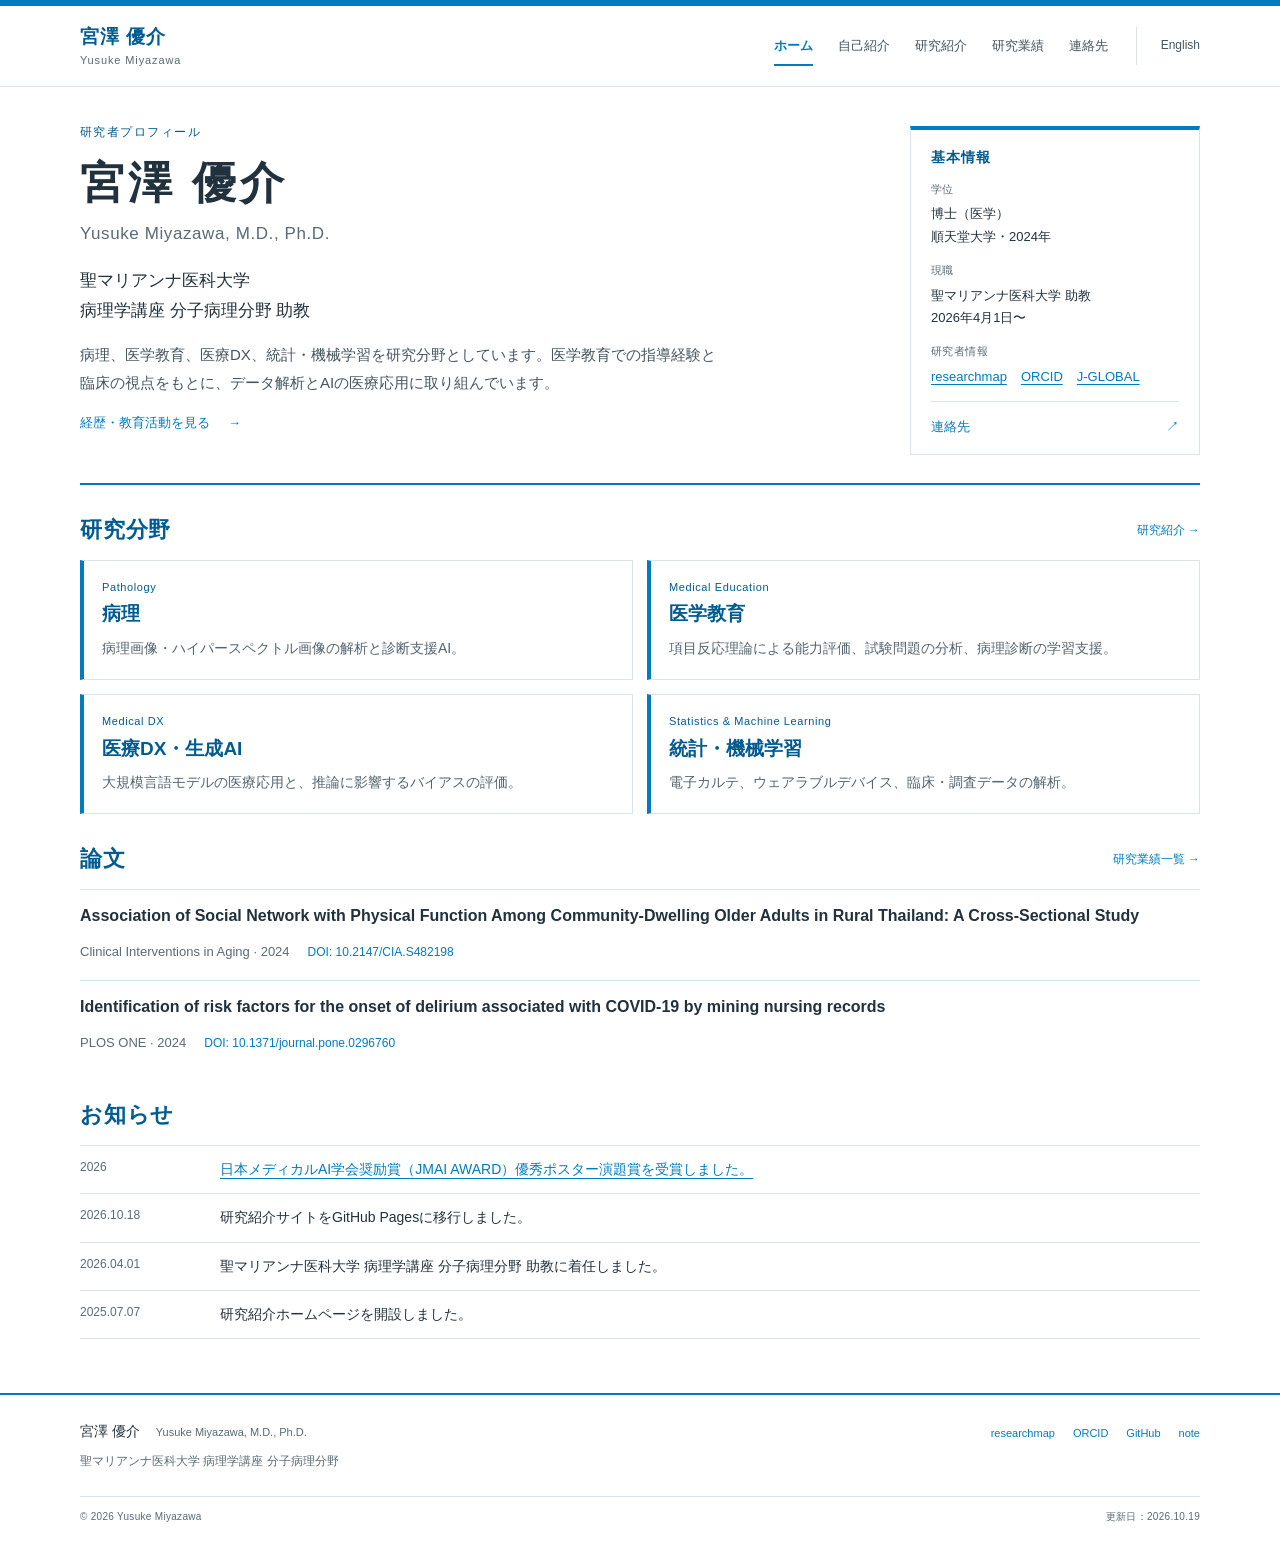
==== commit fd8430d7: "Improve reading density and add J-GLOBAL researcher identifier Reduce page-title spacing, section ga" ====
--- a/index.html
+++ b/index.html
@@ -1,7 +1,7 @@
 <!doctype html>
 <html lang="ja"><head><meta charset="utf-8"><meta name="viewport" content="width=device-width, initial-scale=1"><title>宮澤 優介｜研究紹介</title><meta name="description" content="宮澤優介の研究紹介。聖マリアンナ医科大学 病理学講座 分子病理分野 助教。病理、医学教育、医療DX、統計・機械学習に関する研究と業績を掲載しています。"><meta name="color-scheme" content="light"><link rel="canonical" href="https://miyazawa-yusuke-md.github.io/"><link rel="icon" href="assets/favicon.svg" type="image/svg+xml"><link rel="stylesheet" href="assets/style.css"><link rel="stylesheet" href="assets/custom.css"><meta property="og:type" content="website"><meta property="og:title" content="宮澤 優介｜研究紹介"><meta property="og:description" content="宮澤優介の研究紹介。病理、医学教育、医療DX、統計・機械学習に関する研究と業績。"><meta property="og:url" content="https://miyazawa-yusuke-md.github.io/"></head>
 <body><a class="skip-link" href="#main">本文へ移動</a><header class="site-header"><div class="header-inner"><a class="site-name" href="index.html"><span>宮澤 優介</span><span class="site-name-en" lang="en">Yusuke Miyazawa</span></a><div class="header-nav"><nav aria-label="メインナビゲーション"><a href="index.html" aria-current="page">ホーム</a><a href="profile.html">自己紹介</a><a href="research.html">研究紹介</a><a href="publications.html">研究業績</a><a href="contact.html">連絡先</a></nav><span class="language-link"><a href="en.html">English</a></span></div></div></header>
-<main id="main" class="site-main home-main" tabindex="-1"><div class="single-layout"><div class="page-content"><section class="profile-header" aria-labelledby="profile-name"><div class="profile-intro"><p class="eyebrow">研究者プロフィール</p><h1 id="profile-name">宮澤 優介</h1><p class="name-en" lang="en">Yusuke Miyazawa, M.D., Ph.D.</p><p class="affiliation">聖マリアンナ医科大学<br>病理学講座 分子病理分野 助教</p><p class="intro-text">病理、医学教育、医療DX、統計・機械学習を研究分野としています。医学教育での指導経験と臨床の視点をもとに、データ解析とAIの医療応用に取り組んでいます。</p><a class="text-link" href="profile.html">経歴・教育活動を見る <span aria-hidden="true">→</span></a></div><aside class="profile-summary" aria-label="基本情報"><h2>基本情報</h2><dl><div><dt>学位</dt><dd>博士（医学）<br>順天堂大学・2024年</dd></div><div><dt>現職</dt><dd>聖マリアンナ医科大学 助教<br>2026年4月1日〜</dd></div><div><dt>研究者情報</dt><dd class="inline-links"><a href="https://researchmap.jp/miyazawa-yu">researchmap</a> <a href="https://orcid.org/0009-0006-2966-3360">ORCID</a></dd></div></dl><a class="summary-contact" href="contact.html">連絡先 <span aria-hidden="true">↗</span></a></aside></section>
+<main id="main" class="site-main home-main" tabindex="-1"><div class="single-layout"><div class="page-content"><section class="profile-header" aria-labelledby="profile-name"><div class="profile-intro"><p class="eyebrow">研究者プロフィール</p><h1 id="profile-name">宮澤 優介</h1><p class="name-en" lang="en">Yusuke Miyazawa, M.D., Ph.D.</p><p class="affiliation">聖マリアンナ医科大学<br>病理学講座 分子病理分野 助教</p><p class="intro-text">病理、医学教育、医療DX、統計・機械学習を研究分野としています。医学教育での指導経験と臨床の視点をもとに、データ解析とAIの医療応用に取り組んでいます。</p><a class="text-link" href="profile.html">経歴・教育活動を見る <span aria-hidden="true">→</span></a></div><aside class="profile-summary" aria-label="基本情報"><h2>基本情報</h2><dl><div><dt>学位</dt><dd>博士（医学）<br>順天堂大学・2024年</dd></div><div><dt>現職</dt><dd>聖マリアンナ医科大学 助教<br>2026年4月1日〜</dd></div><div><dt>研究者情報</dt><dd class="inline-links"><a href="https://researchmap.jp/miyazawa-yu">researchmap</a> <a href="https://orcid.org/0009-0006-2966-3360">ORCID</a> <a href="https://jglobal.jst.go.jp/detail?JGLOBAL_ID=202401015821553493">J-GLOBAL</a></dd></div></dl><a class="summary-contact" href="contact.html">連絡先 <span aria-hidden="true">↗</span></a></aside></section>
 <section class="home-section" aria-labelledby="fields"><div class="section-heading"><h2 id="fields">研究分野</h2><a href="research.html">研究紹介 <span aria-hidden="true">→</span></a></div><div class="research-grid"><a class="research-item" href="research-pathology.html"><span class="field-label" lang="en">Pathology</span><h3>病理</h3><p>病理画像・ハイパースペクトル画像の解析と診断支援AI。</p></a><a class="research-item" href="research-education.html"><span class="field-label" lang="en">Medical Education</span><h3>医学教育</h3><p>項目反応理論による能力評価、試験問題の分析、病理診断の学習支援。</p></a><a class="research-item" href="research-medical-dx.html"><span class="field-label" lang="en">Medical DX</span><h3>医療DX・生成AI</h3><p>大規模言語モデルの医療応用と、推論に影響するバイアスの評価。</p></a><a class="research-item" href="research-data-science.html"><span class="field-label" lang="en">Statistics &amp; Machine Learning</span><h3>統計・機械学習</h3><p>電子カルテ、ウェアラブルデバイス、臨床・調査データの解析。</p></a></div></section>
 <section class="home-section" aria-labelledby="papers"><div class="section-heading"><h2 id="papers">論文</h2><a href="publications.html">研究業績一覧 <span aria-hidden="true">→</span></a></div><article class="publication compact"><h3><a href="https://doi.org/10.2147/CIA.S482198">Association of Social Network with Physical Function Among Community-Dwelling Older Adults in Rural Thailand: A Cross-Sectional Study</a></h3><p class="publication-meta"><cite>Clinical Interventions in Aging</cite> · 2024</p><p class="doi"><a href="https://doi.org/10.2147/CIA.S482198">DOI: 10.2147/CIA.S482198</a></p></article><article class="publication compact"><h3><a href="https://doi.org/10.1371/journal.pone.0296760">Identification of risk factors for the onset of delirium associated with COVID-19 by mining nursing records</a></h3><p class="publication-meta"><cite>PLOS ONE</cite> · 2024</p><p class="doi"><a href="https://doi.org/10.1371/journal.pone.0296760">DOI: 10.1371/journal.pone.0296760</a></p></article></section>
 <section class="home-section" aria-labelledby="news"><div class="section-heading"><h2 id="news">お知らせ</h2></div><dl class="news-list"><div><dt>2026</dt><dd><a href="publications.html#awards">日本メディカルAI学会奨励賞（JMAI AWARD）優秀ポスター演題賞を受賞しました。</a></dd></div><div><dt><time datetime="2026-10-18">2026.10.18</time></dt><dd>研究紹介サイトをGitHub Pagesに移行しました。</dd></div><div><dt><time datetime="2026-04-01">2026.04.01</time></dt><dd>聖マリアンナ医科大学 病理学講座 分子病理分野 助教に着任しました。</dd></div><div><dt><time datetime="2025-07-07">2025.07.07</time></dt><dd>研究紹介ホームページを開設しました。</dd></div></dl></section></div></div></main>
--- a/assets/custom.css
+++ b/assets/custom.css
@@ -12,12 +12,136 @@
 .work-summary{font-size:14px;line-height:2;color:#455660;margin:17px 0 0!important;border-left:3px solid #b8d4e5;padding-left:16px}.work-summary strong{display:block;color:var(--accent-dark);font-size:12px;margin-bottom:4px}
 .award-card{border:1px solid var(--line);border-left:4px solid #a17b21;padding:24px;margin:20px 0 32px;background:#fff}.award-card h3{margin:5px 0 10px;color:#745719;font-size:19px}.award-kicker,.award-badge{color:#745719;font-size:12px;font-weight:600}.award-badge{display:inline-block;border:1px solid #cbb681;padding:2px 9px;margin:12px 0 0}.award-card p:last-child{margin-bottom:0}
 .breadcrumbs{font-size:12px;display:flex;flex-wrap:wrap;gap:12px;margin-bottom:26px}.research-topic{margin:0 0 30px}.research-topic h3{font-size:19px;color:var(--accent-dark)}.research-topic p{font-size:15px;line-height:2}.related-list{padding-left:1.3em;font-size:14px;line-height:1.9}.related-list li{margin-bottom:14px}
-.contact-layout{max-width:none}.contact-form-section{max-width:780px}.contact-form{margin:22px 0 10px}.contact-form fieldset{border:0;padding:0;margin:0;min-width:0}.form-grid{display:grid;grid-template-columns:1fr 1fr;gap:20px}.form-field{display:flex;flex-direction:column;gap:7px;margin-bottom:20px}.form-field.full{grid-column:1/-1;margin:0}.form-field label{font-size:14px;font-weight:600}.required-mark{font-size:11px;color:var(--accent-dark);margin-left:8px}.optional-mark{font-size:11px;font-weight:400;color:var(--muted);margin-left:8px}
-input,select,textarea,button{font:inherit}input,select,textarea{width:100%;min-width:0;padding:10px 13px;border:1px solid #9cb4c2;border-radius:3px;color:var(--ink);background:#fff;font-size:15px}textarea{resize:vertical;min-height:180px}input:focus-visible,select:focus-visible,textarea:focus-visible,button:focus-visible{outline:3px solid #007bbf;outline-offset:3px}fieldset:disabled input,fieldset:disabled select,fieldset:disabled textarea{color:#667986;border-color:#b9cad4;background:#fff;cursor:not-allowed}
-.form-notice{border:1px solid var(--line);border-left:4px solid var(--accent);padding:16px 20px;font-size:14px;margin:22px 0}.form-notice p{margin:4px 0}.form-help{font-size:12px;color:var(--muted);line-height:1.9}.consent-label{display:flex;align-items:flex-start;gap:10px;font-size:13px;margin:22px 0}.consent-label input{width:18px;min-width:18px;margin-top:5px;accent-color:var(--accent)}.submit-button{border:1px solid var(--accent);background:var(--accent);color:#fff;border-radius:3px;padding:10px 28px;font-size:14px;font-weight:600;cursor:pointer}.submit-button:disabled{background:#fff;color:#647785;border-color:#9cb4c2;cursor:not-allowed}.submit-button:not(:disabled):hover{background:var(--accent-dark)}
-.honeypot{position:absolute;left:-10000px;top:auto;width:1px;height:1px;overflow:hidden}.location-grid{display:grid;grid-template-columns:minmax(0,.85fr) minmax(0,1.15fr);gap:36px;align-items:start}.location-grid address{font-size:14px}.map-panel{min-width:0}.map-panel iframe{display:block;width:100%;height:350px;border:1px solid var(--line);border-radius:3px;background:#fff}.map-caption{font-size:12px;margin:9px 0 0}.contact-layout>section+section{margin-top:52px}.contact-layout .link-list{max-width:780px}[hidden]{display:none!important}
-@media(max-width:640px){.research-grid{gap:14px}.research-item{padding:20px}.form-grid,.location-grid{grid-template-columns:1fr}.form-grid{gap:0}.form-field.full{margin-bottom:20px}.work-summary{font-size:13px;padding-left:12px}.award-card{padding:19px}.award-card h3{font-size:17px}.map-panel iframe{height:300px}.location-grid{gap:24px}.research-topic p{font-size:14px}.breadcrumbs{font-size:11px}.contact-layout>section+section{margin-top:36px}}
+.contact-layout{max-width:none}.contact-form-section{max-width:780px;min-width:0}
+.form-help{font-size:12px;color:var(--muted);line-height:1.9}
+.google-form-fallback{margin:18px 0;font-size:14px;line-height:1.9}
+.google-form-embed{width:100%;min-width:0;margin:20px 0 0}
+/* The cross-origin form keeps Google's design. Do not disable iframe scrolling. */
+.google-form-frame{display:block;width:100%;height:820px;border:0;background:#fff}
+.location-grid{display:grid;grid-template-columns:minmax(0,.85fr) minmax(0,1.15fr);gap:36px;align-items:start}.location-grid address{font-size:14px}.map-panel{min-width:0}.map-panel iframe{display:block;width:100%;height:350px;border:1px solid var(--line);border-radius:3px;background:#fff}.map-caption{font-size:12px;margin:9px 0 0}.contact-layout>section+section{margin-top:52px}.contact-layout .link-list{max-width:780px}[hidden]{display:none!important}
+.page-nav a[aria-current="page"]{font-weight:650}.format-label{background:#fff}
+@media(max-width:640px){.research-grid{gap:14px}.research-item{padding:20px}.location-grid{grid-template-columns:1fr;gap:24px}.work-summary{font-size:13px;padding-left:12px}.award-card{padding:19px}.award-card h3{font-size:17px}.map-panel iframe{height:300px}.research-topic p{font-size:14px}.breadcrumbs{font-size:11px}.contact-layout>section+section{margin-top:36px}.timeline>div{grid-template-columns:105px minmax(0,1fr)}.google-form-frame{height:920px}}
 @media print{.contact-form-section,.map-panel{display:none}.award-card{break-inside:avoid}.research-item{border-color:#999}}
 
-.form-grid{row-gap:20px}.form-field.full{margin-bottom:0}.form-grid+ .honeypot{margin:0}.contact-form legend{color:var(--muted);margin-bottom:18px}.page-nav a[aria-current="page"]{font-weight:650}.format-label{background:#fff}
-@media(max-width:640px){.form-grid{row-gap:20px}.form-field{margin-bottom:0}.timeline>div{grid-template-columns:105px minmax(0,1fr)}}
+/* Compact reading rhythm — 2026-10-19.
+   Keep text sizes legible; reduce spacing between related elements instead.
+   All page/card surfaces remain #FFFFFF. */
+:root { --section-space: 30px; }
+body { line-height: 1.8; }
+p { margin-bottom: .8em; }
+h1, h2, h3, h4 { line-height: 1.4; }
+h2 { font-size: 22px; margin-bottom: 14px; }
+h3 { margin: 20px 0 10px; }
+.header-inner { min-height: 80px; }
+.site-main { padding-top: 30px; padding-bottom: 54px; }
+.page-heading { padding-bottom: 12px; margin-bottom: 24px; border-bottom-width: 2px; }
+.page-heading h1 { font-size: 32px; line-height: 1.35; }
+.page-heading .eyebrow { margin-bottom: 4px; }
+.page-lead { line-height: 1.8; margin-bottom: 22px; }
+.page-layout { grid-template-columns: minmax(0,1fr) 208px; gap: 56px; }
+.page-content > section + section { margin-top: var(--section-space); }
+.page-content > section > h2 { padding: 0 0 0 10px; border-left: 3px solid var(--accent); margin-bottom: 14px; }
+.page-content > section > p { line-height: 1.85; }
+.page-content > section > p.researcher-id { font-size: 13px; line-height: 1.7; margin: 8px 0 16px; }
+.researcher-id a { font-variant-numeric: tabular-nums; overflow-wrap: anywhere; }
+.id-label { color: var(--muted); font-size: 12px; }
+.page-nav { padding-left: 16px; top: 24px; }
+.aside-label { margin-bottom: 10px; }
+.page-nav nav { gap: 6px; }
+.aside-links { margin-top: 22px; gap: 6px 14px; }
+/* Titles, authors and venue form one group; each entry has a clear separator. */
+.year-heading { margin: 22px 0 0; padding: 4px 0 8px; font-size: 17px; }
+.publication { padding: 16px 0; }
+.publication h3, .publication h4 { line-height: 1.55; margin-bottom: 8px; font-weight: 650; }
+.publication p { margin-bottom: 4px; }
+.authors, .publication-meta { line-height: 1.7; }
+.presentation-date { gap: 10px; }
+.presentation h4 { margin-top: 7px; }
+.role-note { margin-top: 6px !important; line-height: 1.7; }
+.work-summary { margin-top: 10px !important; line-height: 1.8; border-left-width: 2px; padding-left: 12px; }
+.work-summary strong { display: inline; margin: 0 8px 0 0; }
+.compact { padding: 14px 0; }
+.award-card { padding: 16px 20px; margin: 10px 0 0; border-radius: 0 4px 4px 0; box-shadow: 0 2px 8px rgba(33,49,61,.04); }
+.award-card p { margin: 0 0 8px; line-height: 1.7; }
+.award-card .award-kicker { margin-bottom: 6px; }
+.award-card > p:nth-child(2) { font-size: 14px; }
+.award-card h3 { font-size: 20px; margin: 4px 0 10px; }
+.award-card .authors { margin-top: 10px; }
+.award-card .role-note { margin-bottom: 0; }
+.award-badge { margin-top: 8px; }
+/* Home, profile and research pages use the same spacing scale. */
+.profile-header { padding-bottom: 28px; gap: 40px; }
+.profile-header .eyebrow { margin-bottom: 8px; }
+.name-en { margin: 6px 0 16px; }
+.affiliation { margin-bottom: 14px; line-height: 1.8; }
+.intro-text { line-height: 1.85; }
+.profile-summary { padding: 18px 20px 16px; margin-top: 4px; }
+.profile-summary h2 { margin-bottom: 12px; }
+.profile-summary dl > div { margin-bottom: 12px; }
+.profile-summary dd { line-height: 1.75; }
+.inline-links { gap: 6px 14px; }
+.home-section { margin-top: 30px; }
+.section-heading { margin-bottom: 14px; }
+.section-heading h2 { font-size: 22px; }
+.research-grid { gap: 14px; }
+.research-item { padding: 18px; }
+.research-item .field-label { margin-bottom: 6px; }
+.research-item h3 { margin: 4px 0 8px; }
+.research-item p { line-height: 1.8; }
+.research-item .card-more { margin-top: 10px; }
+.breadcrumbs { margin-bottom: 18px; }
+.research-topic { margin-bottom: 22px; }
+.research-topic p { line-height: 1.85; }
+.topic-list { margin-bottom: 18px; }
+.topic-list li, .related-list li { margin-bottom: 7px; }
+.related-list { margin-top: 0; line-height: 1.8; }
+.timeline > div { padding: 12px 0; gap: 18px; }
+.news-list > div { padding: 11px 0; }
+.detail-block { margin: 18px 0; }
+.detail-block summary { padding: 12px 16px; }
+.contact-layout > section + section { margin-top: 34px; }
+.contact-list > div, .link-list > div { padding: 13px 0; }
+.english-address { margin-top: 18px; padding-left: 16px; }
+.google-form-fallback { margin: 12px 0; }
+.google-form-embed { margin-top: 14px; }
+.footer-inner { padding-top: 24px; padding-bottom: 16px; }
+.footer-bottom { padding: 11px 0 15px; }
+@media (max-width: 1200px) {
+  .page-layout { gap: 36px; grid-template-columns: minmax(0,1fr) 200px; }
+}
+@media (max-width: 900px) {
+  .header-inner { min-height: 0; padding-top: 16px; padding-bottom: 10px; gap: 10px; }
+  .page-layout { grid-template-columns: minmax(0,1fr); gap: 0; }
+  .profile-header { gap: 28px; }
+}
+@media (max-width: 640px) {
+  :root { --section-space: 26px; }
+  .site-main { padding-top: 22px; padding-bottom: 40px; }
+  .header-inner { padding: 14px 0 8px; gap: 8px; }
+  .page-heading { padding-bottom: 10px; margin-bottom: 20px; }
+  .page-heading h1 { font-size: 27px; }
+  .page-lead { line-height: 1.8; margin-bottom: 18px; }
+  .page-content > section > h2 { font-size: 21px; margin-bottom: 12px; }
+  .publication { padding: 14px 0; }
+  .publication h3, .publication h4 { line-height: 1.6; }
+  .work-summary { padding-left: 10px; }
+  .award-card { padding: 14px 16px; margin-top: 8px; }
+  .award-card h3 { font-size: 18px; }
+  .award-card > p:nth-child(2) { font-size: 13px; }
+  .profile-header { gap: 22px; padding-bottom: 24px; }
+  .profile-summary { padding: 16px 18px; }
+  .profile-summary dl > div { margin-bottom: 6px; }
+  .home-section { margin-top: 26px; }
+  .section-heading { margin-bottom: 12px; }
+  .section-heading h2 { font-size: 20px; }
+  .research-grid { gap: 12px; }
+  .research-item { padding: 16px; }
+  .timeline > div { gap: 12px; }
+  .contact-layout > section + section { margin-top: 28px; }
+  .link-list > div { gap: 4px; }
+}
+@media print {
+  .site-main { padding: 0; }
+  .page-layout { display: block; }
+  .award-card { box-shadow: none; }
+}
